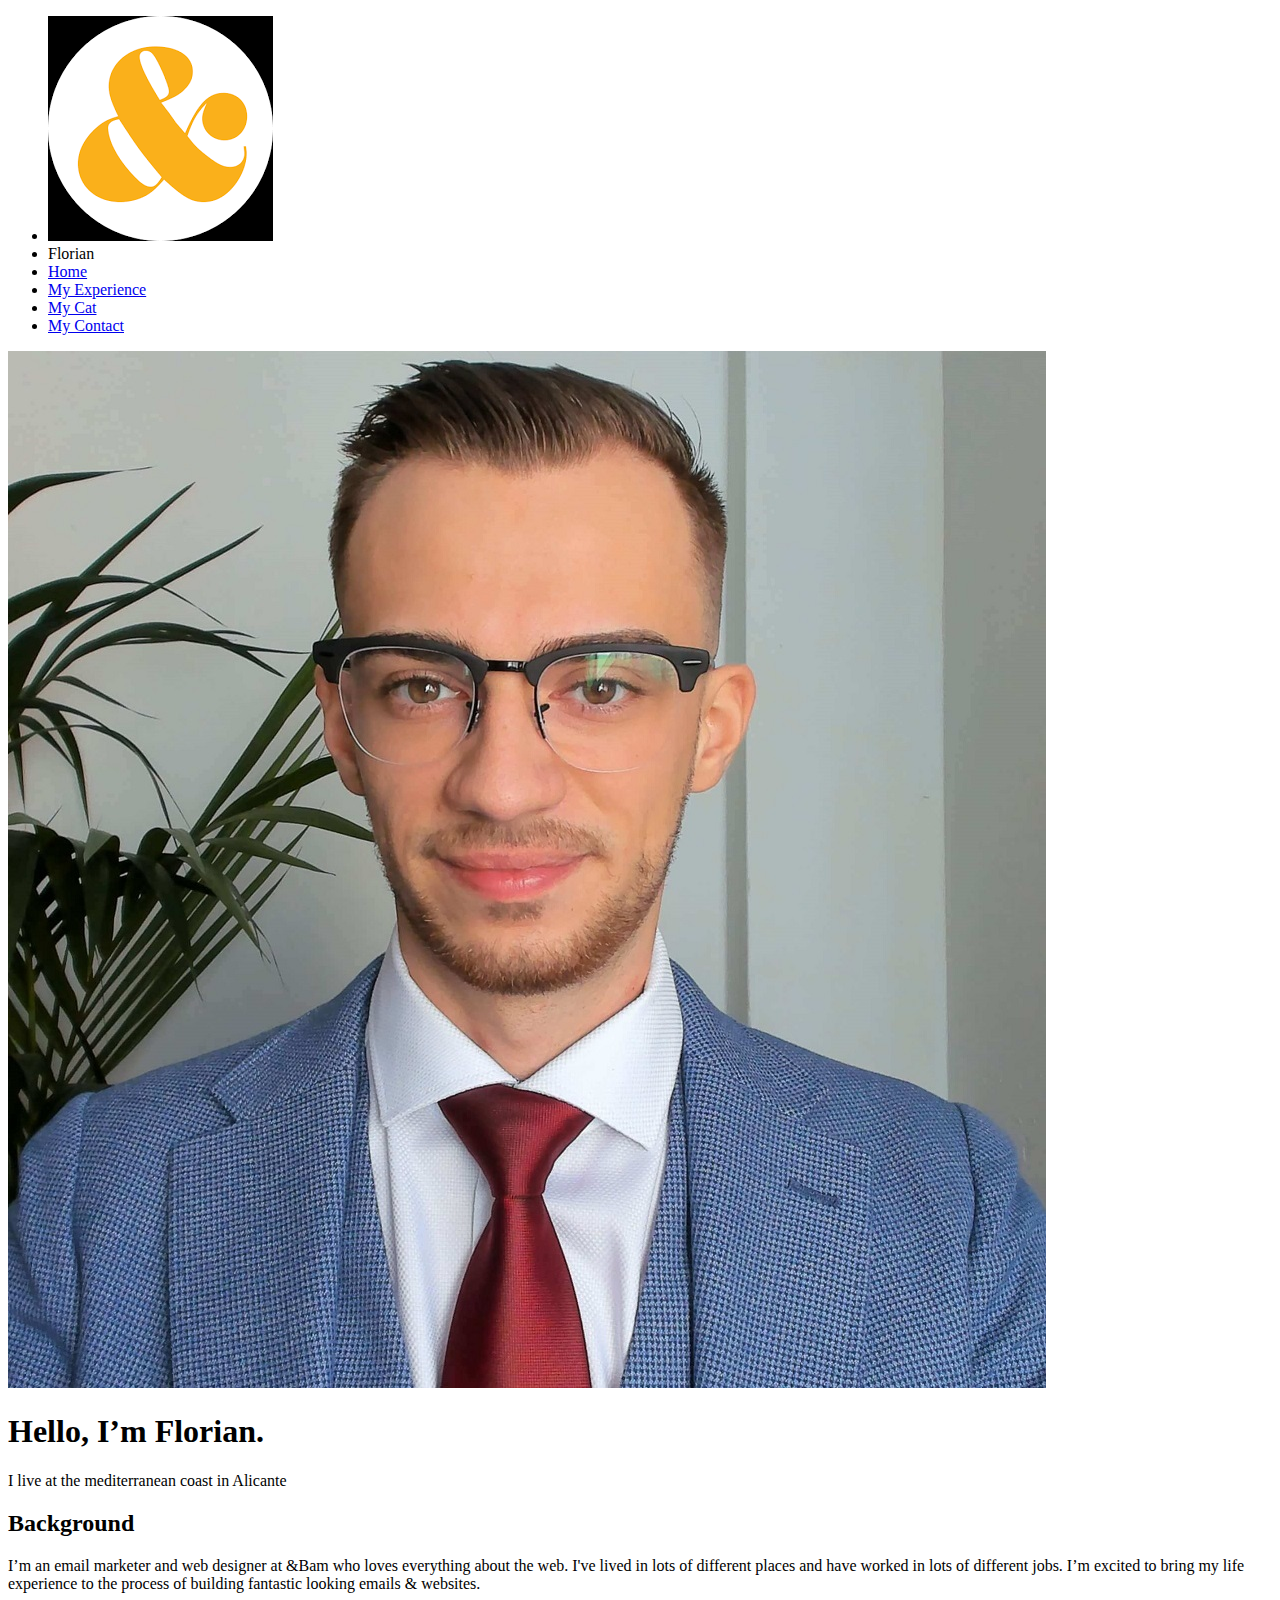
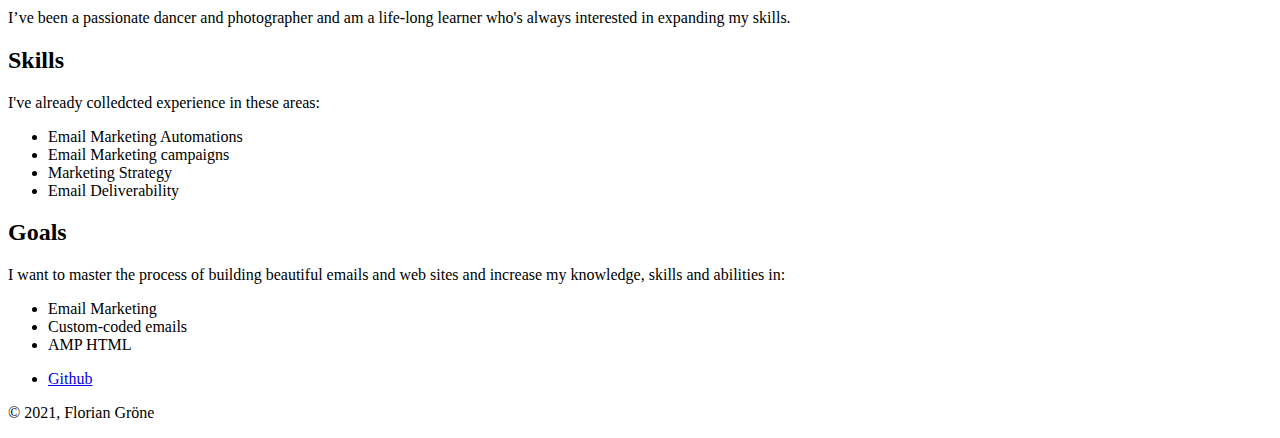
==== index.html @ 3283113b "Changed index.html location" ====
<!doctype html>
<html lang="en">
  <head>
    <meta charset="utf-8">
    <title>Florian's Profile</title>
    <meta name="viewport" content="width=device-width, initial-scale=1.0">
    <link rel="stylesheet" href="styles.css">
    <link href="https://fonts.googleapis.com/css?family=Muli%7CRoboto:400,300,500,700,900" rel="stylesheet">
  </head>
  <body>  
    <header>
      <nav class="main-nav">
        <ul class="nav">
          <li><a href="https://andbam.co/" target="_blank"><img id="logo" src="images/logo.png" alt="&Bam logo"></a></li>
          <li class="name">Florian</li>
          <li class="right-nav"><a href="index.html">Home</a></li>
          <li class="right-nav"><a href="experience.html">My Experience</a></li>
          <li><a href="my-cat.html" class="right-nav">My Cat</a></li>
          <li><a href="contact.html" class="right-nav">My Contact</a></li>
        </ul>
      </nav>
      <img src="images/me.jpg" alt="Picture of Florian" class="profile-image">
      <h1 class="tag name">Hello, I’m Florian.</h1>
      <p class="tag location">I live at the mediterranean coast in Alicante</p>
    </header>

    <main>
      <section class="flex">
        <article class="card">
          <h2>Background</h2>
          <p>I’m an email marketer and web designer at &Bam who loves everything about the web. I've lived in lots of different places and have worked in lots of different jobs. I’m excited to bring my life experience to the process of building fantastic looking emails & websites.</p>
          <p>I’ve been a passionate dancer and photographer and am a life-long learner who's always interested in expanding my skills.</p>
        </article> 
        <article class="card">
          <h2>Skills</h2>
          <p>I've already colledcted experience in these areas:</p>
          <ul class="skills">
            <li>Email Marketing Automations</li>
            <li>Email Marketing campaigns</li>
            <li>Marketing Strategy</li>
            <li>Email Deliverability</li>
          </ul>
        </article>
        <article class="card">
          <h2>Goals</h2>
          <p>I want to master the process of building beautiful emails and web sites and increase my knowledge, skills and abilities in:</p>
          <ul class="skills">
            <li>Email Marketing</li>
            <li>Custom-coded emails</li>
            <li>AMP HTML</li>
          </ul>
        </article> 
      </section>
    </main>

    <footer>
      <ul>
        <li><a href="https://github.com/florian-bam" target="_blank" class="social github">Github</a></li>
      </ul>
      <p class="copyright">&copy; 2021, Florian Gröne</p>
    </footer>
  </body>
</html>
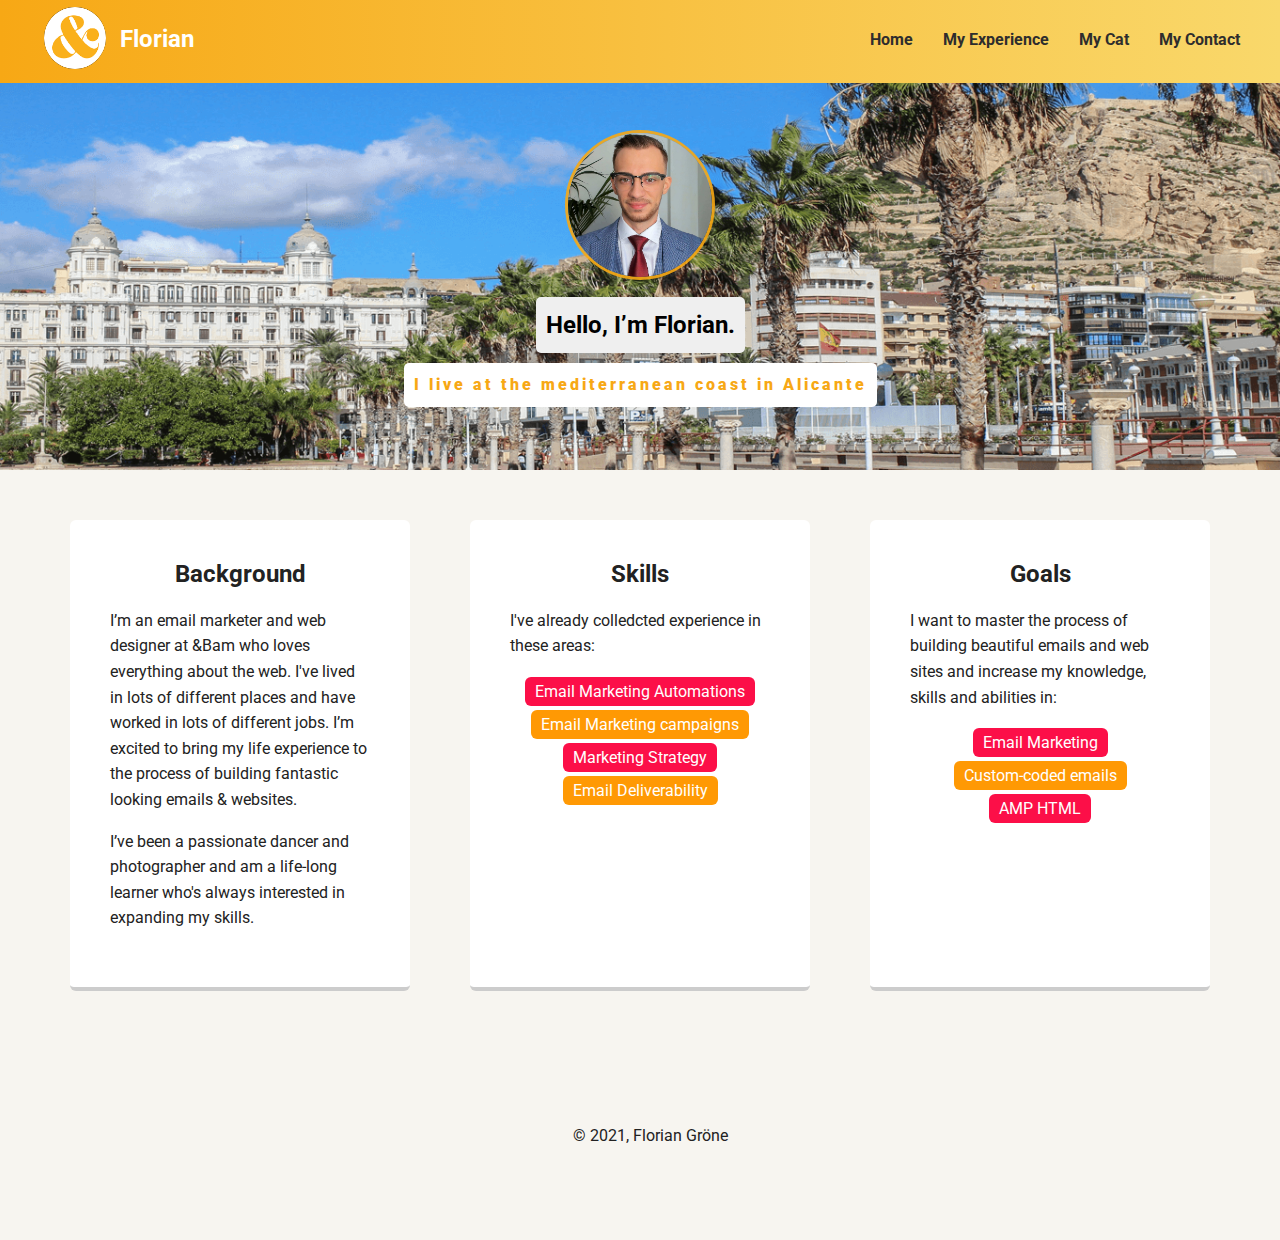
==== commit d9341438: "fixed basic css" ====
--- a/index.html
+++ b/index.html
@@ -4,7 +4,7 @@
     <meta charset="utf-8">
     <title>Florian's Profile</title>
     <meta name="viewport" content="width=device-width, initial-scale=1.0">
-    <link rel="stylesheet" href="styles.css">
+    <link rel="stylesheet" href="css/styles.css">
     <link href="https://fonts.googleapis.com/css?family=Muli%7CRoboto:400,300,500,700,900" rel="stylesheet">
   </head>
   <body>  
--- a/css/styles.css
+++ b/css/styles.css
@@ -0,0 +1,294 @@
+/* Global Layout Set-up */
+* { 
+  box-sizing: border-box;
+}
+  
+body {
+  margin: 0;
+  padding: 0;
+  text-align: center;
+  font-family: 'Roboto', sans-serif;
+  color: #222;
+  background: #f7f5f0;
+}
+/* Link Styles */
+
+a {
+  text-decoration: none;
+  color: rgb(46, 45, 45);
+}
+a:hover {
+  color: #6633ff;
+}
+
+/* Section Styles */
+
+.main-nav {
+  width: 100%;
+  background: linear-gradient(to right, rgba(247, 168, 21) 0%, rgba(249, 216, 107, 1) 100%);
+  min-height: 70px;
+  position: fixed;
+  text-align: center;
+}
+.nav {
+  display: flex;
+  justify-content: space-around;
+  font-weight: 700;
+  list-style-type: none;
+  padding: 0;
+}
+
+.nav .name {
+    display: block;
+    margin-right: auto;
+    color: white;
+}
+
+.name {
+  margin-left: 60px;
+  font-size: 1.5em;
+}
+.nav li {
+  padding: 5px 10px 10px 10px;
+}
+.nav a {
+  transition: all .5s;
+}
+.nav a:hover {
+  color: white
+}
+header {
+  text-align: center;
+  background: url('../images/Alicantenyawebb\ \(1\).png') no-repeat top center ;
+  background-size: cover;
+  overflow: hidden;
+}
+header {
+  line-height: 1.5;
+}
+header .profile-image {
+  margin-top: 130px;
+  width: 150px;
+  height: auto;
+  border-radius: 50%;
+  border: 3px rgba(247, 168, 21, .9) solid;
+  transition: all .5s;
+}
+header .profile-image:hover {
+  transform: scale(1.2) rotate(360deg);
+}
+.tag {
+  background-color: #efefef;
+  color: black;
+  padding: 10px;
+  border-radius: 5px;
+  display: table;
+  margin: 10px auto;
+} 
+.location {
+  background-color: #fff;
+  color: rgb(247, 168, 21);
+  font-weight: 900;
+  letter-spacing: 3px;
+}
+.card {
+  margin: 30px;
+  padding: 20px 40px 40px;
+  width: -webkit-fill-available;
+  max-width: 600px;
+  text-align: left;
+  background: #fff;
+  border-bottom: 4px solid #ccc;
+  border-radius: 6px;
+  transition: all .5s;
+}
+.card:hover {
+  border-color: rgb(252,15,72);
+}
+
+ul.skills {
+  padding: 0;
+  text-align: center;
+}
+
+.skills li {
+  border-radius: 6px;
+  display: inline-block;
+  background: #ff9904;
+  color: white;
+  padding: 5px 10px;
+  margin: 2px;
+}
+
+.skills li:nth-child(odd) {
+  background: rgb(252,15,72);
+}
+
+footer {
+  width: 100%;
+  min-height: 30px;
+  padding: 20px 0 40px 20px;
+}
+
+footer .copyright {
+  top: -8px;
+  font-size: .75em;
+}
+
+footer ul {
+  list-style-type: none;
+  margin: 0;
+  padding: 0;
+}
+
+footer ul li {
+  display: inline-block;
+}
+
+a.social {
+  display: inline-block;
+  text-indent: -9999px;
+  margin-left: 5px;
+  width: 30px;
+  height: 30px;
+  background-size: 30px 30px;
+  opacity: .4;
+  transition: all .5s;
+}
+a.twitter {
+  background-image: url(images/twitter.svg);
+}
+a.linkedin {
+  background-image: url(images/linkedin.svg);
+}
+a.github {
+  background-image: url(images/github.svg);
+}
+a.social:hover {
+  opacity: 1;
+}
+.clearfix {
+  clear: both;
+}
+/* Florian start */
+#logo {
+  width: 70px;
+  height: auto;
+  border-radius: 50%;
+  position:fixed;
+  display: block;
+  margin-top: -18px;
+  padding: 4px;
+  text-align: center;
+  transition: all 0.5s;
+}
+#logo:hover {
+  transform: scale(1.2);
+}
+.my-experience {
+  text-align: left;
+  padding-left: 15px;
+}
+
+.right-nav {
+  display: inline-block;
+  margin-top: 7px;
+  margin-left: 10px;
+}
+
+.experience-title {
+  display: inline-block;
+  text-align: center;
+  top: auto;
+  padding-top: 100px;
+}
+
+#main-experience {
+  margin-top: -20px;
+}
+
+#header-experience {
+  background: none;
+  min-height: 0px;
+}
+h5 {
+  text-align:center;
+  font-style: italic;
+  font-weight: normal;
+}
+
+h2 {
+  text-align: center;
+}
+h3 {
+  text-align: center;
+}
+/* different .card, because 3 per row, not 2 */
+.card-experience {
+  margin: 30px;
+  padding: 20px 40px 40px;
+  width: -webkit-fill-available;
+  text-align: left;
+  background: #fff;
+  border-bottom: 4px solid #ccc;
+  border-radius: 6px;
+  transition: all .5s;
+}
+.card-experience:hover {
+  border-color: rgb(252,15,72);
+}
+address em {
+  font-weight: bold;
+  font-style: normal;
+}
+.address {
+  font-style: normal;
+}
+.kisa {
+  border-radius: 50%;
+  max-height: 300px;
+  max-width: 300px;
+  border: 12px rgba(247, 168, 21, .5) solid;
+}
+.article-kisa {
+  margin-top: -20px;
+}
+/* Florian end */
+
+/* Styles for larger screens */
+@media screen and (min-width: 720px) {
+  
+  .flex {
+      display: -ms-flexbox;      /* TWEENER - IE 10 */
+      display: flex; 
+      max-width: 1200px;
+      -ms-flex-pack: distribute;
+      justify-content: space-around;
+      margin: 0 auto;
+  }
+
+  header {
+    min-height: 470px;
+  }
+
+  .nav {
+    padding: 0 30px;
+  }
+
+
+  main {
+    padding-top: 20px;
+  }
+
+  main p {
+    line-height: 1.6em;
+  }
+
+  footer {
+    font-size: 1.3em;
+    max-width: 1200px;
+    margin: 40px auto;
+  }
+
+}
+
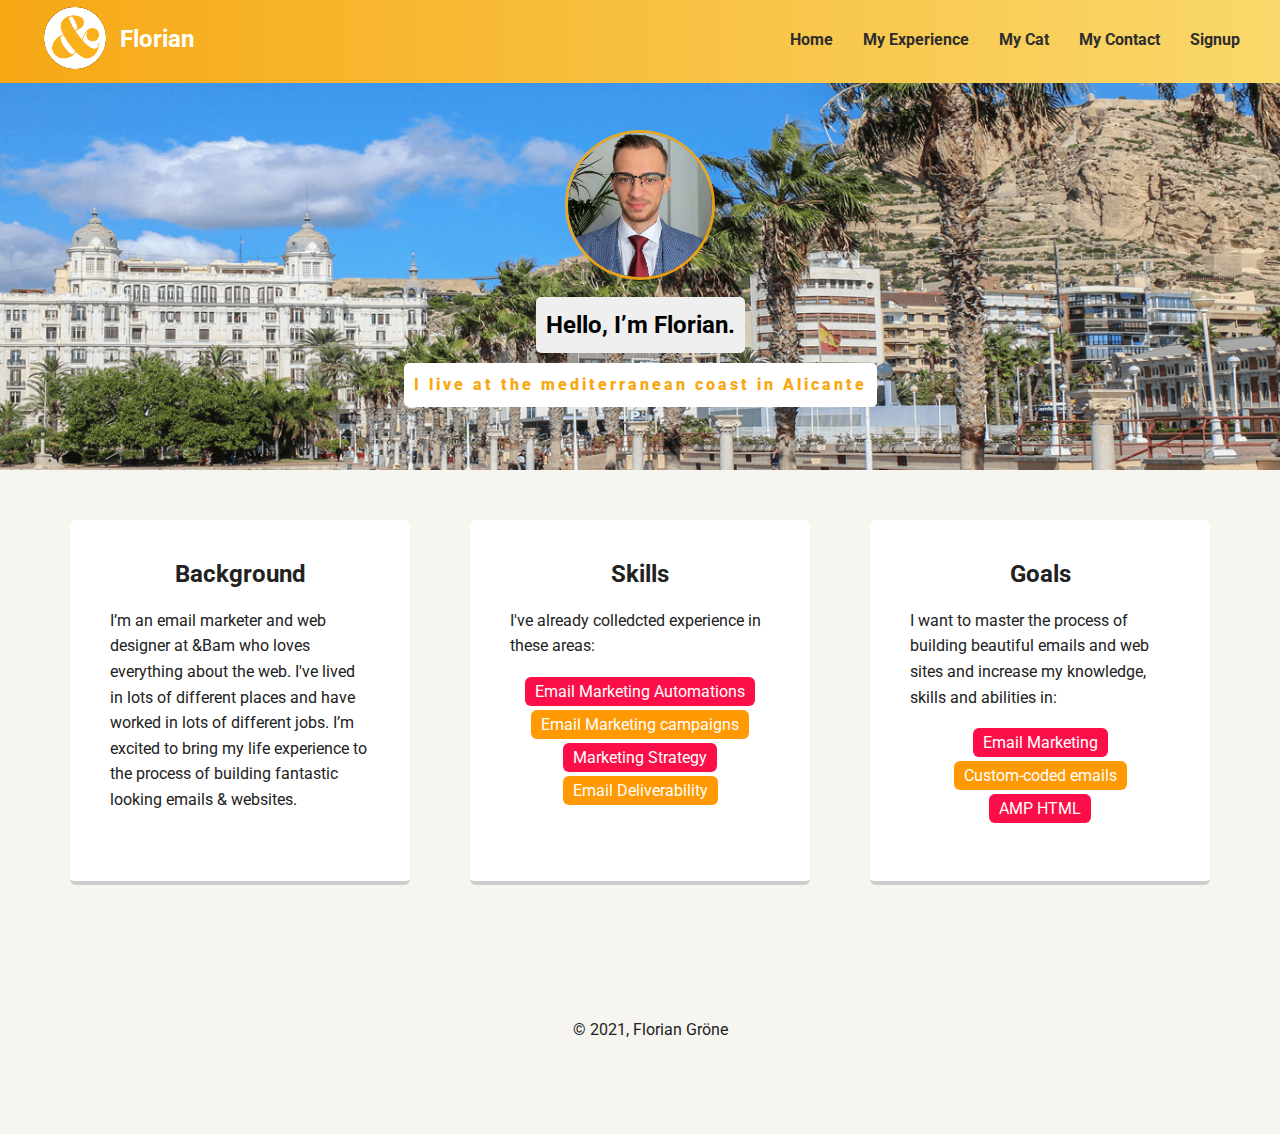
==== commit f72d6e47: "fixed links and included form, starting to allign header for mobile" ====
--- a/index.html
+++ b/index.html
@@ -13,10 +13,11 @@
         <ul class="nav">
           <li><a href="https://andbam.co/" target="_blank"><img id="logo" src="images/logo.png" alt="&Bam logo"></a></li>
           <li class="name">Florian</li>
-          <li class="right-nav"><a href="index.html">Home</a></li>
-          <li class="right-nav"><a href="experience.html">My Experience</a></li>
-          <li><a href="my-cat.html" class="right-nav">My Cat</a></li>
-          <li><a href="contact.html" class="right-nav">My Contact</a></li>
+          <li class="right-nav"><a href="#">Home</a></li>
+          <li class="right-nav"><a href="html/experience.html">My Experience</a></li>
+          <li><a href="html/my-cat.html" class="right-nav">My Cat</a></li>
+          <li><a href="html/contact.html" class="right-nav">My Contact</a></li>
+          <li><a href="html/form.html" class="right-nav">Signup</a></li>
         </ul>
       </nav>
       <img src="images/me.jpg" alt="Picture of Florian" class="profile-image">
@@ -29,7 +30,6 @@
         <article class="card">
           <h2>Background</h2>
           <p>I’m an email marketer and web designer at &Bam who loves everything about the web. I've lived in lots of different places and have worked in lots of different jobs. I’m excited to bring my life experience to the process of building fantastic looking emails & websites.</p>
-          <p>I’ve been a passionate dancer and photographer and am a life-long learner who's always interested in expanding my skills.</p>
         </article> 
         <article class="card">
           <h2>Skills</h2>
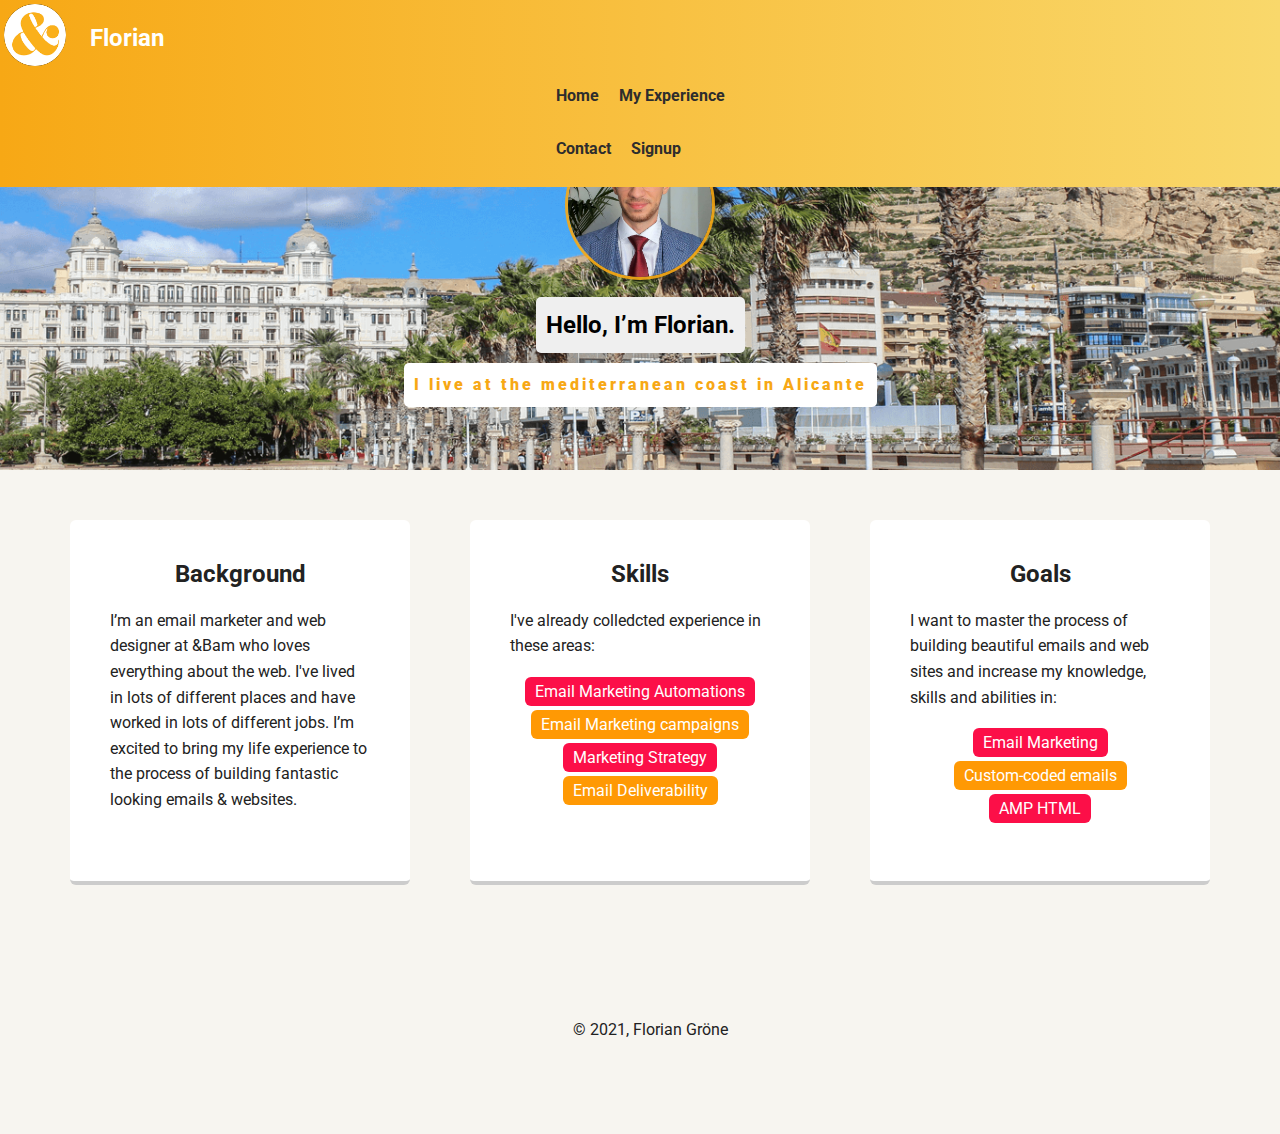
==== commit b067e9a0: "tried to figure out mobile header. probably failed" ====
--- a/index.html
+++ b/index.html
@@ -10,14 +10,17 @@
   <body>  
     <header>
       <nav class="main-nav">
+        <li><a href="https://andbam.co/" target="_blank"><img id="logo" src="images/logo.png" alt="&Bam logo"></a></li>
+        <li class="name">Florian</li>
         <ul class="nav">
-          <li><a href="https://andbam.co/" target="_blank"><img id="logo" src="images/logo.png" alt="&Bam logo"></a></li>
-          <li class="name">Florian</li>
-          <li class="right-nav"><a href="#">Home</a></li>
-          <li class="right-nav"><a href="html/experience.html">My Experience</a></li>
-          <li><a href="html/my-cat.html" class="right-nav">My Cat</a></li>
-          <li><a href="html/contact.html" class="right-nav">My Contact</a></li>
-          <li><a href="html/form.html" class="right-nav">Signup</a></li>
+          <div class="m-nav-left">
+            <li class="right-nav"><a href="#">Home</a></li>
+            <li class="right-nav"><a href="html/experience.html">My Experience</a></li>
+          </div>
+          <div class="m-nav-right">
+            <li><a href="html/contact.html" class="right-nav">Contact</a></li>
+            <li><a href="html/form.html" class="right-nav">Signup</a></li>
+          </div>
         </ul>
       </nav>
       <img src="images/me.jpg" alt="Picture of Florian" class="profile-image">
--- a/css/styles.css
+++ b/css/styles.css
@@ -255,6 +255,57 @@
 }
 /* Florian end */
 
+/* Fixing header for mobile */
+/* ================ */
+nav>.name {
+  color: #fff;
+  list-style: none;
+  margin-left: 0;
+  margin-top: 20px;
+  font-weight: 700;
+}
+#logo {
+  margin-top: 0;
+}
+li {
+  list-style: none;
+}
+.right-nav {
+  margin-left: 0;
+}
+.nav {
+  display: flex;
+  flex-direction: row;
+  align-items: center;
+}
+.m-nav-left {
+  display: flex;
+  flex-direction: column;
+  flex: 1 50%;
+  align-items: center;
+  margin-top: 7px;
+}
+.m-nav-right {
+  display: flex;
+  flex-direction: column;
+  flex: 1 50%;
+  align-items: center;
+  margin-top: 7px;
+}
+.nav li {
+  display: flex;
+  align-items: center;
+  margin: 0;
+  padding: 3px 0;
+}
+li>a {
+  align-self: center;
+}
+header .profile-image {
+  margin-top: 203px;
+}
+/* ================ */
+
 /* Styles for larger screens */
 @media screen and (min-width: 720px) {
   
@@ -289,6 +340,87 @@
     max-width: 1200px;
     margin: 40px auto;
   }
-
-}
-
+  
+  /* Start header stuff */
+  /* ================= */
+  .nav li {
+    display: flex;
+    align-items: center;
+    margin: 0;
+    padding: 3px 0;
+  }
+  li>a {
+    align-self: center;
+  }
+  header .profile-image {
+    margin-top: 203px;
+  }
+  header .profile-image {
+    margin-top: 130px;
+  }
+  .main-nav {
+  width: 100%;
+  background: linear-gradient(to right, rgba(247, 168, 21) 0%, rgba(249, 216, 107, 1) 100%);
+  min-height: 70px;
+  position: fixed;
+  text-align: center;
+  }
+  .nav {
+    display: flex;
+    justify-content: space-around;
+    font-weight: 700;
+    list-style-type: none;
+    padding: 0;
+  }
+  .nav .name {
+      display: block;
+      margin-right: auto;
+      color: white;
+  }
+  .name {
+    font-size: 1.5em;
+  }
+  .nav li {
+    padding: 5px 10px 10px 10px;
+  } 
+  .right-nav {
+    display: inline-block;
+    margin-top: 7px;
+    margin-left: 10px;
+  }
+  .right-nav {
+    margin-left: 0;
+  }
+  nav>.name {
+    display: flex;
+    margin: 20px auto 0 90px;
+  }
+  /* .nav {
+    display: flex;
+    flex-direction: row;
+    align-items: center;
+  } */
+  .nav,
+  .m-nav-left,
+  .m-nav-right {
+    display: inline-block;
+  }
+  nav>ul {
+    display: flex;
+    margin-left: auto;
+  }
+  .m-nav-left {
+    display: flex;
+    flex-direction: row;
+    align-items: center;
+    margin-top: 7px;
+  }
+  .m-nav-right {
+    display: flex;
+    flex-direction: row;
+    flex: 1;
+    align-items: center;
+    margin-top: 7px;
+  }
+}
+
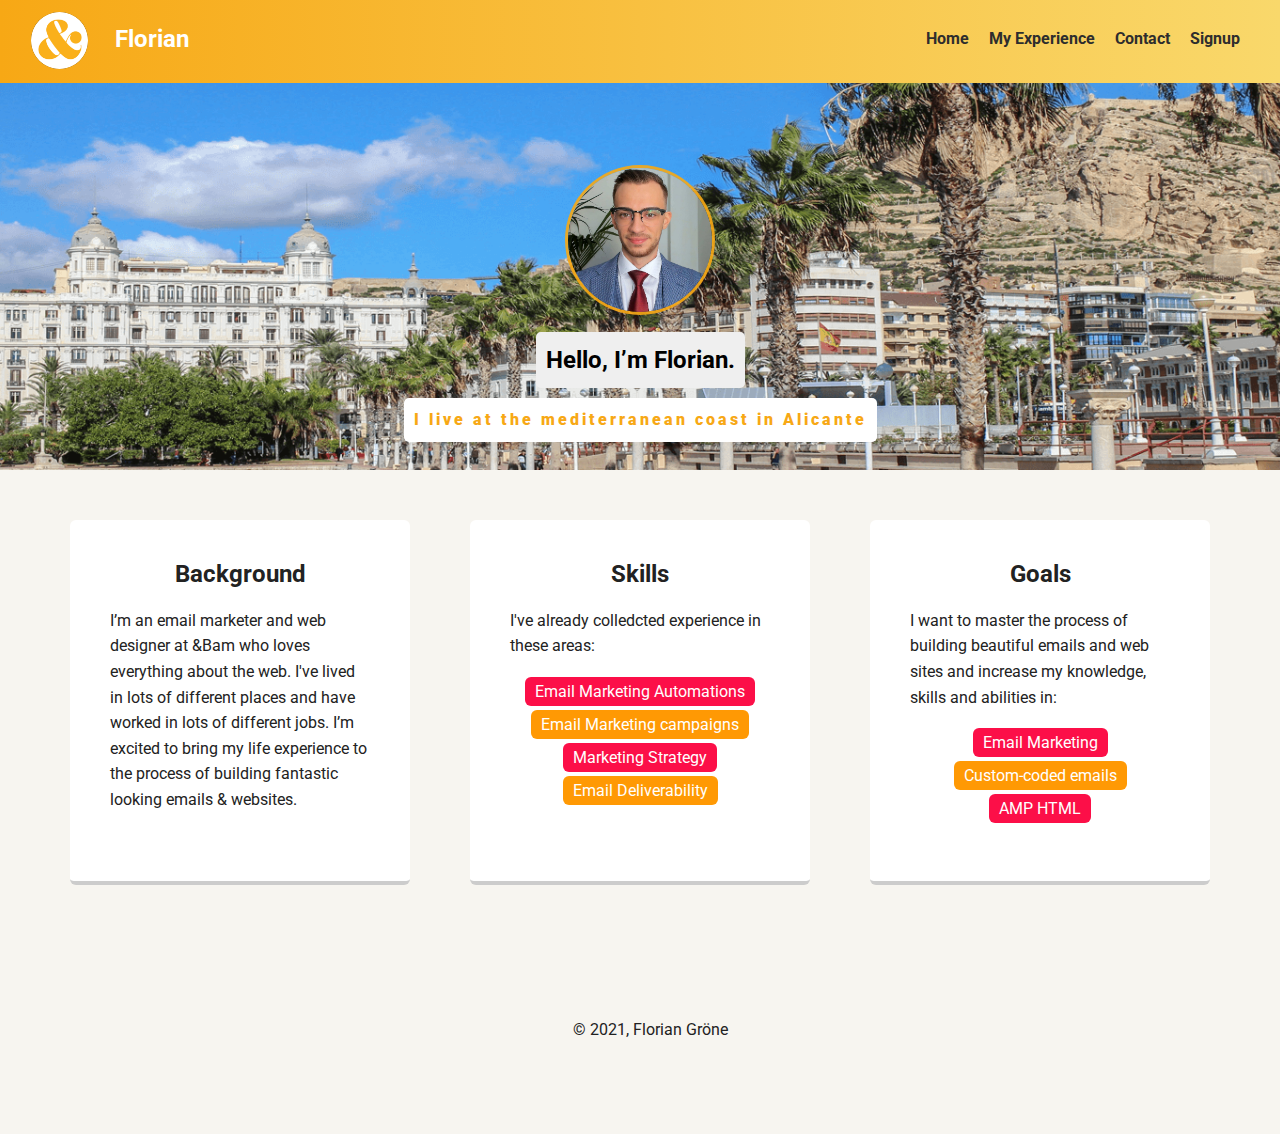
==== commit eafe64bf: "set up mobile and desktop header for index.html" ====
--- a/index.html
+++ b/index.html
@@ -10,16 +10,20 @@
   <body>  
     <header>
       <nav class="main-nav">
-        <li><a href="https://andbam.co/" target="_blank"><img id="logo" src="images/logo.png" alt="&Bam logo"></a></li>
-        <li class="name">Florian</li>
         <ul class="nav">
-          <div class="m-nav-left">
-            <li class="right-nav"><a href="#">Home</a></li>
-            <li class="right-nav"><a href="html/experience.html">My Experience</a></li>
+          <div class="m-nav-name">
+            <li><a href="https://andbam.co/" target="_blank"><img id="logo" src="images/logo.png" alt="&Bam logo"></a></li>
+            <li class="name">Florian</li>  
           </div>
-          <div class="m-nav-right">
-            <li><a href="html/contact.html" class="right-nav">Contact</a></li>
-            <li><a href="html/form.html" class="right-nav">Signup</a></li>
+          <div class="m-nav-nav">
+            <div class="m-nav-left">
+              <li class="right-nav"><a href="#">Home</a></li>
+              <li class="right-nav"><a href="html/experience.html">My Experience</a></li>
+            </div>
+            <div class="m-nav-right">
+              <li><a href="html/contact.html" class="right-nav">Contact</a></li>
+              <li><a href="html/form.html" class="right-nav">Signup</a></li>
+            </div>
           </div>
         </ul>
       </nav>
--- a/css/styles.css
+++ b/css/styles.css
@@ -31,8 +31,6 @@
   text-align: center;
 }
 .nav {
-  display: flex;
-  justify-content: space-around;
   font-weight: 700;
   list-style-type: none;
   padding: 0;
@@ -40,12 +38,10 @@
 
 .nav .name {
     display: block;
-    margin-right: auto;
     color: white;
 }
 
 .name {
-  margin-left: 60px;
   font-size: 1.5em;
 }
 .nav li {
@@ -67,7 +63,7 @@
   line-height: 1.5;
 }
 header .profile-image {
-  margin-top: 130px;
+  margin-top: 165px;
   width: 150px;
   height: auto;
   border-radius: 50%;
@@ -172,7 +168,7 @@
 }
 /* Florian start */
 #logo {
-  width: 70px;
+  width: 65px;
   height: auto;
   border-radius: 50%;
   position:fixed;
@@ -188,12 +184,6 @@
 .my-experience {
   text-align: left;
   padding-left: 15px;
-}
-
-.right-nav {
-  display: inline-block;
-  margin-top: 7px;
-  margin-left: 10px;
 }
 
 .experience-title {
@@ -257,52 +247,45 @@
 
 /* Fixing header for mobile */
 /* ================ */
-nav>.name {
-  color: #fff;
-  list-style: none;
-  margin-left: 0;
-  margin-top: 20px;
-  font-weight: 700;
-}
-#logo {
-  margin-top: 0;
-}
-li {
-  list-style: none;
-}
-.right-nav {
-  margin-left: 0;
-}
+
+/* Containers */
 .nav {
   display: flex;
   flex-direction: row;
+  flex-wrap: wrap;
   align-items: center;
+}
+.m-nav-name {
+  display: flex;
+  flex-direction: column;
+  flex: 1 100%;
+}
+.m-nav-nav {
+  display: flex;
+  flex: 1 100%;
 }
 .m-nav-left {
   display: flex;
   flex-direction: column;
   flex: 1 50%;
-  align-items: center;
-  margin-top: 7px;
 }
 .m-nav-right {
   display: flex;
   flex-direction: column;
   flex: 1 50%;
-  align-items: center;
-  margin-top: 7px;
-}
-.nav li {
-  display: flex;
-  align-items: center;
-  margin: 0;
-  padding: 3px 0;
-}
-li>a {
+}
+
+/* Elements */
+.name {
   align-self: center;
-}
-header .profile-image {
-  margin-top: 203px;
+  flex: 1;
+  padding: 0;
+  margin-top: -20px;
+}
+
+header>.name {
+  margin-top: 10px;
+  padding: 10px;
 }
 /* ================ */
 
@@ -343,84 +326,34 @@
   
   /* Start header stuff */
   /* ================= */
-  .nav li {
-    display: flex;
-    align-items: center;
-    margin: 0;
-    padding: 3px 0;
-  }
-  li>a {
-    align-self: center;
-  }
-  header .profile-image {
-    margin-top: 203px;
-  }
-  header .profile-image {
-    margin-top: 130px;
-  }
-  .main-nav {
-  width: 100%;
-  background: linear-gradient(to right, rgba(247, 168, 21) 0%, rgba(249, 216, 107, 1) 100%);
-  min-height: 70px;
-  position: fixed;
-  text-align: center;
-  }
+
+  /* Containers */
   .nav {
-    display: flex;
-    justify-content: space-around;
-    font-weight: 700;
-    list-style-type: none;
-    padding: 0;
-  }
-  .nav .name {
-      display: block;
-      margin-right: auto;
-      color: white;
-  }
-  .name {
-    font-size: 1.5em;
-  }
-  .nav li {
-    padding: 5px 10px 10px 10px;
-  } 
-  .right-nav {
-    display: inline-block;
-    margin-top: 7px;
-    margin-left: 10px;
-  }
-  .right-nav {
-    margin-left: 0;
-  }
-  nav>.name {
-    display: flex;
-    margin: 20px auto 0 90px;
-  }
-  /* .nav {
-    display: flex;
     flex-direction: row;
-    align-items: center;
-  } */
-  .nav,
+    flex-wrap: nowrap;
+  }
+  .m-nav-name,
+  .m-nav-nav,
   .m-nav-left,
   .m-nav-right {
-    display: inline-block;
-  }
-  nav>ul {
-    display: flex;
-    margin-left: auto;
-  }
-  .m-nav-left {
-    display: flex;
+    flex: none;
     flex-direction: row;
-    align-items: center;
-    margin-top: 7px;
-  }
-  .m-nav-right {
-    display: flex;
-    flex-direction: row;
-    flex: 1;
-    align-items: center;
-    margin-top: 7px;
-  }
-}
-
+  }
+  .m-nav-name {
+    margin-right: auto;
+  }
+
+  /* Header Elements */
+  #logo {
+    margin: -13px;
+  }
+  .m-nav-name>.name {
+    margin: 0 auto 0 55px;
+  }
+  header .profile-image {
+
+  }
+
+  /* ================= */
+}
+
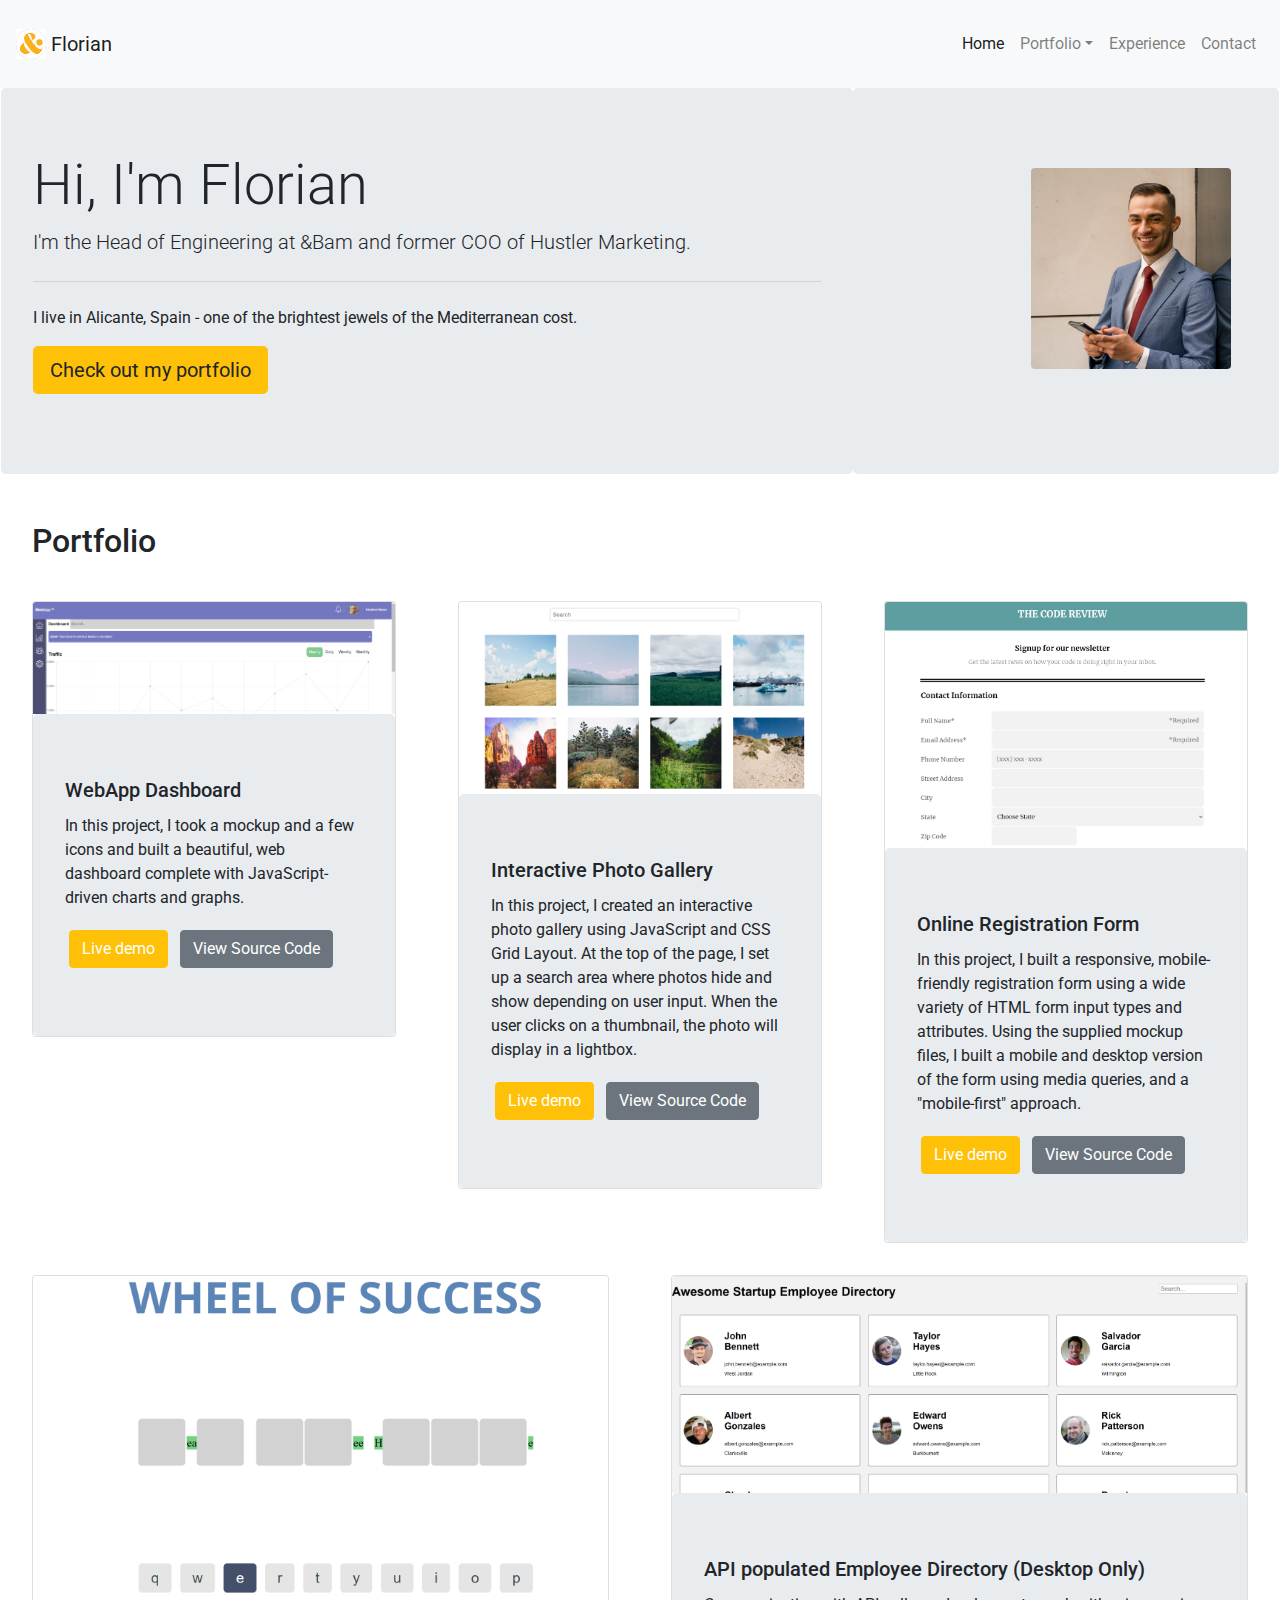
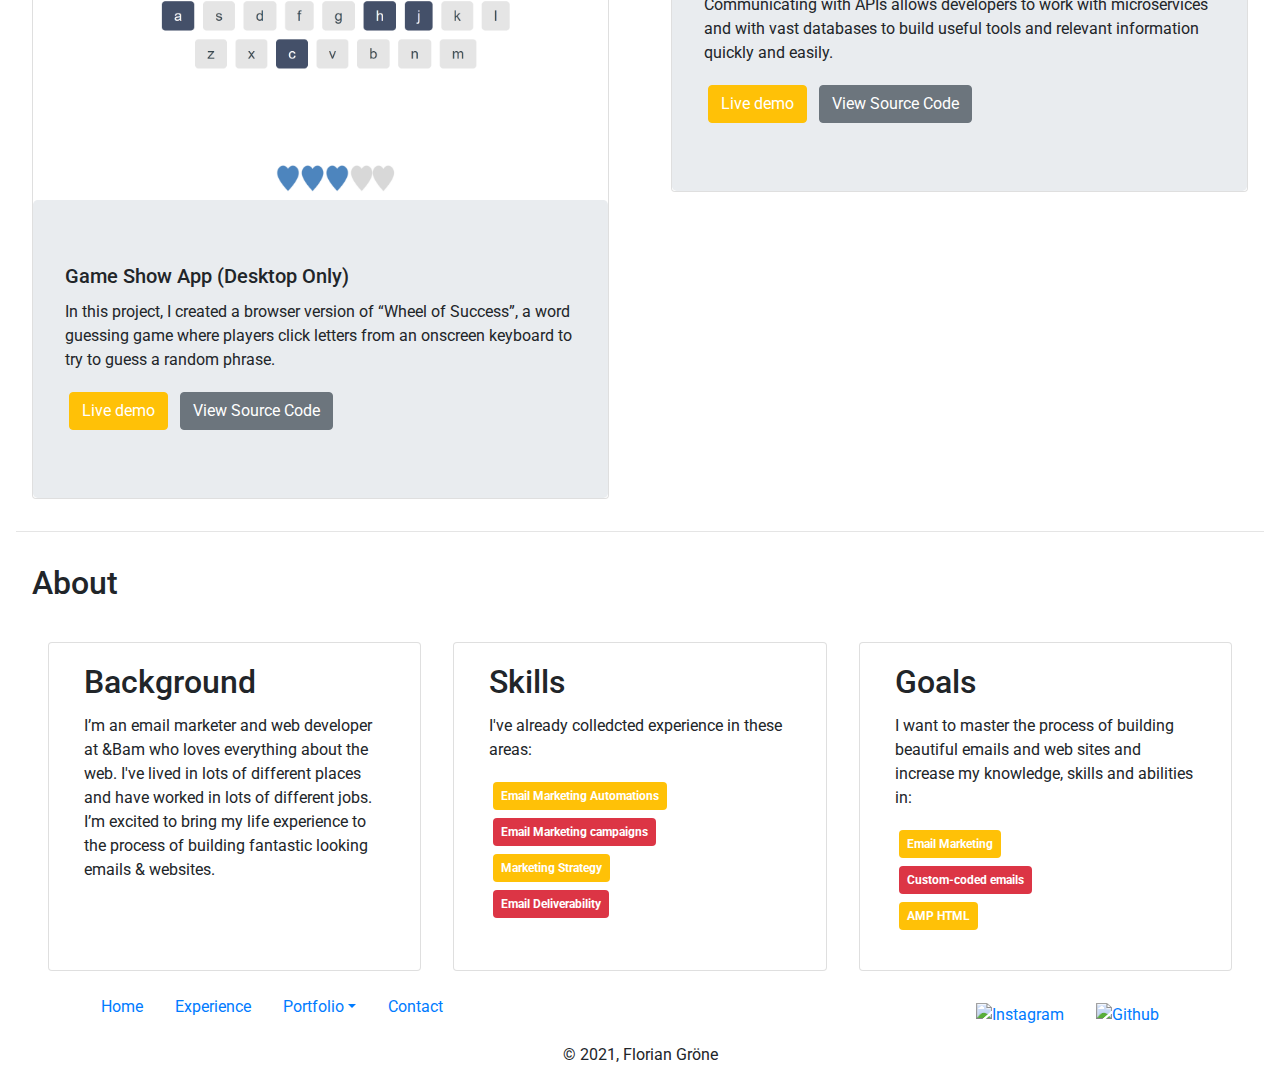
==== commit ec759aae: "updated website" ====
--- a/index.html
+++ b/index.html
@@ -1,70 +1,239 @@
-<!doctype html>
-<html lang="en">
-  <head>
-    <meta charset="utf-8">
-    <title>Florian's Profile</title>
-    <meta name="viewport" content="width=device-width, initial-scale=1.0">
-    <link rel="stylesheet" href="css/styles.css">
-    <link href="https://fonts.googleapis.com/css?family=Muli%7CRoboto:400,300,500,700,900" rel="stylesheet">
-  </head>
-  <body>  
-    <header>
-      <nav class="main-nav">
-        <ul class="nav">
-          <div class="m-nav-name">
-            <li><a href="https://andbam.co/" target="_blank"><img id="logo" src="images/logo.png" alt="&Bam logo"></a></li>
-            <li class="name">Florian</li>  
-          </div>
-          <div class="m-nav-nav">
-            <div class="m-nav-left">
-              <li class="right-nav"><a href="#">Home</a></li>
-              <li class="right-nav"><a href="html/experience.html">My Experience</a></li>
+<!DOCTYPE html>
+<html>
+    <head>
+        <title>Florian Gröne</title>
+        <meta http-equiv="Content-Type" content="text/html;charset=UTF-8">
+        <meta name="viewport" content="width=device-width, initial-scale=1.0">
+        <link rel="stylesheet" href="https://maxcdn.bootstrapcdn.com/bootstrap/4.0.0/css/bootstrap.min.css" integrity="sha384-Gn5384xqQ1aoWXA+058RXPxPg6fy4IWvTNh0E263XmFcJlSAwiGgFAW/dAiS6JXm" crossorigin="anonymous">
+        <link rel="stylesheet" href="css/style.css">
+        <link href="https://fonts.googleapis.com/css?family=Muli%7CRoboto:400,300,500,700,900" rel="stylesheet">
+    </head>
+    <body>
+        <header bg-warning>
+            <nav class="navbar navbar-expand-lg navbar-light bg-light py-4 bg-warning">
+            <!-- Nav Bar -->
+                <!-- Logo -->
+                <a class="navbar-brand" href="#">
+                    <img src="images/logo.png" width="30" height="30" class="d-inline-block align-top" alt="" style="background-color: #f8f9fa;">
+                    Florian
+                </a>
+
+                <!-- Toggle Button -->
+                <button class="navbar-toggler" type="button" data-toggle="collapse" data-target="#navbarMain" aria-controls="navbarMain" aria-expanded="false" aria-label="Toggle navigation">
+                    <span class="navbar-toggler-icon"></span>
+                </button>
+
+                <!-- Nav items -->
+                <div class="collapse navbar-collapse" id="navbarMain">
+                    <ul class="navbar-nav ml-lg-auto mt-2 mt-lg-0">
+                        <li class="nav-item active">
+                            <a class="nav-link active" href="#top">Home</a>
+                        </li>
+                        <li class="nav-item dropdown">
+                            <a class="nav-link dropdown-toggle" data-toggle="dropdown" href="#" role="button" aria-haspopup="true" aria-expanded="false">Portfolio</a>
+                            <div class="dropdown-menu">
+                              <a class="dropdown-item" href="http://floriangroene.com/tech-degree-project-7/" target="_blank">WebApp Dashboard</a>
+                              <a class="dropdown-item" href="http://floriangroene.com/tech-degree-project-5/" target="_blank">Interactive Photo Gallery</a>
+                              <a class="dropdown-item" href="http://floriangroene.com/Tech-Degree-Project-3/" target="_blank">Online Registration Form</a>
+                              <a class="dropdown-item" href="http://floriangroene.com/tech-degree-project-6/" target="_blank">Game Show App</a>
+                              <a class="dropdown-item" href="http://floriangroene.com/tech-degree-project-8/" target="_blank">API populated Employee Directory</a>
+                            </div>
+                        </li>
+                        <li class="nav-item">
+                            <a class="nav-link" href="html/experience.html">Experience</a>
+                        </li>
+                        <!-- 
+                        <li class="nav-item">
+                            <a class="nav-link" href="#">Reviews</a>
+                            -> Add Video Revies from Bostjan, Fritz and Nichelle + their websites (maybe even Jan?)
+                        </li>
+                        -->
+                        <li class="nav-item">
+                            <a class="nav-link" href="html/contact.html">Contact</a>
+                        </li>
+                    </ul>
+                </div>
+            </nav>
+        </header>
+        <main  class="mx-3">
+            <section>
+            <!-- My picture, Alicante background -->
+            <div class="row">
+                <div class="col-lg-8 jumbotron">
+                    <img src="images/SGF_0028.jpg" alt="Image of Florian Gröne" class="rounded float-right img-fluid m-1 d-lg-none" style="max-width: 150px;">
+                    <h1 class="display-4">Hi, I'm Florian</h1>
+                    <p class="lead">I'm the Head of Engineering at &Bam and former COO of Hustler Marketing.</p>
+                    <hr class="my-4">
+                    <p>I live in Alicante, Spain - one of the brightest jewels of the Mediterranean cost.</p>
+                    <p class="lead">
+                    <a class="btn btn-warning btn-lg" href="#portfolio" role="button">Check out my portfolio</a>
+                    </p>
+                </div>
+                <div class="col jumbotron d-none d-lg-block">
+                    <img src="images/SGF_0028.jpg" alt="Image of Florian Gröne" class="rounded float-right img-fluid m-3" style="max-width: 200px;">
+                </div>
+            </div>    
+            </section>
+            <section>
+            <!-- 5 Portfolio Projects -->
+                <div class="row" id="portfolio">
+                    <div class="col m-3">
+                        <h2>Portfolio</h2>
+                    </div>
+                </div>
+                <div class="row">
+                    <div class="col-md justify-content-center m-3">
+                        <div class="card">
+                            <img class="card-img-top img-fluid" src="images/project-7.png" alt="WebApp Dashboard">
+                            <div class="card-body jumbotron mb-0">
+                              <h5 class="card-title display-6">WebApp Dashboard</h5>
+                              <p class="card-text">In this project, I took a mockup and a few icons and built a beautiful, web dashboard complete with JavaScript-driven charts and graphs.</p>
+                              <a href="http://floriangroene.com/tech-degree-project-7/" class="btn btn-warning text-white m-1" target="_blank">Live demo</a>
+                              <a href="https://github.com/florian-bam/tech-degree-project-7" class="btn btn-secondary m-1" target="_blank">View Source Code</a>
+                            </div>
+                        </div>
+                    </div>
+                    <div class="col-md justify-content-center m-3">
+                        <div class="card">
+                            <img class="card-img-top img-fluid" src="images/project-5.png" alt="Interactive Photo Gallery">
+                            <div class="card-body jumbotron mb-0">
+                              <h5 class="card-title display-6">Interactive Photo Gallery</h5>
+                              <p class="card-text">In this project, I created an interactive photo gallery using JavaScript and CSS Grid Layout. At the top of the page, I set up a search area where photos hide and show depending on user input. When the user clicks on a thumbnail, the photo will display in a lightbox.</p>
+                              <a href="http://floriangroene.com/tech-degree-project-5/" class="btn btn-warning text-white m-1" target="_blank">Live demo</a>
+                              <a href="https://github.com/florian-bam/tech-degree-project-5" class="btn btn-secondary m-1" target="_blank">View Source Code</a>
+                            </div>
+                        </div>
+                    </div>
+                    <div class="col-md justify-content-center m-3">
+                        <div class="card">
+                            <img class="card-img-top img-fluid" src="images/project-3.png" alt="Online Registration Form">
+                            <div class="card-body jumbotron mb-0">
+                              <h5 class="card-title display-6">Online Registration Form</h5>
+                              <p class="card-text">In this project, I built a responsive, mobile-friendly registration form using a wide variety of HTML form input types and attributes. Using the supplied mockup files, I built a mobile and desktop version of the form using media queries, and a "mobile-first" approach.</p>
+                              <a href="http://floriangroene.com/Tech-Degree-Project-3/" class="btn btn-warning text-white m-1" target="_blank">Live demo</a>
+                              <a href="https://github.com/florian-bam/Tech-Degree-Project-3" class="btn btn-secondary m-1" target="_blank">View Source Code</a>
+                            </div>
+                        </div>
+                    </div>
+                </div>
+                <div class="row">
+                    <div class="col-md justify-content-center m-3">
+                        <div class="card">
+                            <img class="card-img-top img-fluid" src="images/project-6.png" alt="Game Show App">
+                            <div class="card-body jumbotron mb-0">
+                              <h5 class="card-title display-6">Game Show App (Desktop Only)</h5>
+                              <p class="card-text">In this project, I created a browser version of “Wheel of Success”, a word guessing game where players click letters from an onscreen keyboard to try to guess a random phrase.</p>
+                              <a href="http://floriangroene.com/tech-degree-project-6/" class="btn btn-warning text-white m-1" target="_blank">Live demo</a>
+                              <a href="https://github.com/florian-bam/tech-degree-project-6" class="btn btn-secondary m-1" target="_blank">View Source Code</a>
+                            </div>
+                        </div>
+                    </div>
+                    <div class="col-md justify-content-center m-3">
+                        <div class="card">
+                            <img class="card-img-top img-fluid" src="images/project-8.png" alt="API populated Employee Directory" >
+                            <div class="card-body jumbotron mb-0">
+                              <h5 class="card-title display-6">API populated Employee Directory (Desktop Only)</h5>
+                              <p class="card-text">Communicating with APIs allows developers to work with microservices and with vast databases to build useful tools and relevant information quickly and easily.</p>
+                              <a href="http://floriangroene.com/tech-degree-project-8/" class="btn btn-warning text-white m-1" target="_blank">Live demo</a>
+                              <a href="https://github.com/florian-bam/tech-degree-project-8" class="btn btn-secondary m-1" target="_blank">View Source Code</a>
+                            </div>
+                        </div>
+                    </div>
+                </div>
+            </section>
+            <hr>
+            <section>
+            <!-- Background, Skills, Goals -->
+                <div class="row">
+                    <div class="col m-3">
+                        <h2>About</h2>
+                    </div>
+                </div>
+                <div class="row mx-3">
+                    <div class="col-lg justify-content-center card m-3">
+                        <article class="card-body">
+                            <h2 class="card-title">Background</h2>
+                            <p class="card-text">I’m an email marketer and web developer at &Bam who loves everything about the web. I've lived in lots of different places and have worked in lots of different jobs. I’m excited to bring my life experience to the process of building fantastic looking emails & websites.</p>
+                        </article> 
+                    </div>
+                    <div class="col-lg justify-content-center card m-3">
+                        <article class="card-body">
+                            <h2 class="card-title">Skills</h2>
+                            <p class="card-text">I've already colledcted experience in these areas:</p>
+                            <ul class="skills list-unstyled">
+                                <li><span class="badge badge-warning text-white p-2 m-1">Email Marketing Automations</span></li>
+                                <li><span class="badge badge-danger p-2 m-1">Email Marketing campaigns</span></li>
+                                <li><span class="badge badge-warning text-white p-2 m-1">Marketing Strategy</span></li>
+                                <li><span class="badge badge-danger p-2 m-1">Email Deliverability</span></li>
+                            </ul>
+                        </article>
+                    </div>
+                    <div class="col-lg justify-content-center card m-3">
+                        <article class="card-body">
+                        <h2 class="card-title">Goals</h2>
+                        <p class="card-text">I want to master the process of building beautiful emails and web sites and increase my knowledge, skills and abilities in:</p>
+                        <ul class="skills list-unstyled">
+                            <li><span class="badge badge-warning text-white p-2 m-1">Email Marketing</span></li>
+                            <li><span class="badge badge-danger p-2 m-1">Custom-coded emails</span></li>
+                            <li><span class="badge badge-warning text-white p-2 m-1">AMP HTML</span></li>
+                        </ul>
+                        </article> 
+                    </div>
+                </div>
+            </section>
+        </main>
+        <footer>
+        <!-- Bottom nav + Copywrite message -->
+            <div class="container">
+                <div class="row">
+                    <div class="col mr-auto">
+                        <ul class="nav">
+                            <li class="nav-item">
+                                <a class="nav-link active" href="#top">Home</a>
+                            </li>
+                            <li class="nav-item">
+                                <a class="nav-link" href="html/experience.html">Experience</a>
+                            </li>
+                            <li class="nav-item dropdown">
+                                <a class="nav-link dropdown-toggle" data-toggle="dropdown" href="#" role="button" aria-haspopup="true" aria-expanded="false">Portfolio</a>
+                                <div class="dropdown-menu">
+                                    <a class="dropdown-item" href="http://floriangroene.com/tech-degree-project-7/" target="_blank">WebApp Dashboard</a>
+                                    <a class="dropdown-item" href="http://floriangroene.com/tech-degree-project-5/" target="_blank">Interactive Photo Gallery</a>
+                                    <a class="dropdown-item" href="http://floriangroene.com/Tech-Degree-Project-3/" target="_blank">Online Registration Form</a>
+                                    <a class="dropdown-item" href="http://floriangroene.com/tech-degree-project-6/" target="_blank">Game Show App</a>
+                                    <a class="dropdown-item" href="http://floriangroene.com/tech-degree-project-8/" target="_blank">API populated Employee Directory</a>
+                                </div>
+                                </li>
+                            <!-- 
+                            <li class="nav-item">
+                                <a class="nav-link" href="#">Reviews</a>
+                                -> Add Video Revies from Bostjan, Fritz and Nichelle + their websites (maybe even Jan?)
+                            </li>
+                            -->
+                            <li class="nav-item">
+                                <a class="nav-link" href="html/contact.html">Contact</a>
+                            </li>
+                        </ul>
+                    </div>
+                    <div class="col-sm-3">
+                        <div class="row justify-content-center">
+                            <a href="https://www.instagram.com/floriangroene/" target="_blank">
+                                    <img src="svgs/instagram.svg" alt="Instagram" style="width: 30px;" class="m-3">
+                                </a>
+                            <a href="https://github.com/florian-bam" target="_blank">
+                                    <img src="svgs/github.svg" alt="Github" style="width: 30px;" class="m-3">
+                                </a>
+                        </div>
+                    </div>
+                </div>
+                <div class="row justify-content-center">
+                    <p>&copy; 2021, Florian Gröne</p>
+                </div>
             </div>
-            <div class="m-nav-right">
-              <li><a href="html/contact.html" class="right-nav">Contact</a></li>
-              <li><a href="html/form.html" class="right-nav">Signup</a></li>
-            </div>
-          </div>
-        </ul>
-      </nav>
-      <img src="images/me.jpg" alt="Picture of Florian" class="profile-image">
-      <h1 class="tag name">Hello, I’m Florian.</h1>
-      <p class="tag location">I live at the mediterranean coast in Alicante</p>
-    </header>
-
-    <main>
-      <section class="flex">
-        <article class="card">
-          <h2>Background</h2>
-          <p>I’m an email marketer and web designer at &Bam who loves everything about the web. I've lived in lots of different places and have worked in lots of different jobs. I’m excited to bring my life experience to the process of building fantastic looking emails & websites.</p>
-        </article> 
-        <article class="card">
-          <h2>Skills</h2>
-          <p>I've already colledcted experience in these areas:</p>
-          <ul class="skills">
-            <li>Email Marketing Automations</li>
-            <li>Email Marketing campaigns</li>
-            <li>Marketing Strategy</li>
-            <li>Email Deliverability</li>
-          </ul>
-        </article>
-        <article class="card">
-          <h2>Goals</h2>
-          <p>I want to master the process of building beautiful emails and web sites and increase my knowledge, skills and abilities in:</p>
-          <ul class="skills">
-            <li>Email Marketing</li>
-            <li>Custom-coded emails</li>
-            <li>AMP HTML</li>
-          </ul>
-        </article> 
-      </section>
-    </main>
-
-    <footer>
-      <ul>
-        <li><a href="https://github.com/florian-bam" target="_blank" class="social github">Github</a></li>
-      </ul>
-      <p class="copyright">&copy; 2021, Florian Gröne</p>
-    </footer>
-  </body>
+        </footer>
+        <script src="https://code.jquery.com/jquery-3.2.1.slim.min.js" integrity="sha384-KJ3o2DKtIkvYIK3UENzmM7KCkRr/rE9/Qpg6aAZGJwFDMVNA/GpGFF93hXpG5KkN" crossorigin="anonymous"></script>
+        <script src="https://cdnjs.cloudflare.com/ajax/libs/popper.js/1.12.9/umd/popper.min.js" integrity="sha384-ApNbgh9B+Y1QKtv3Rn7W3mgPxhU9K/ScQsAP7hUibX39j7fakFPskvXusvfa0b4Q" crossorigin="anonymous"></script>
+        <script src="https://maxcdn.bootstrapcdn.com/bootstrap/4.0.0/js/bootstrap.min.js" integrity="sha384-JZR6Spejh4U02d8jOt6vLEHfe/JQGiRRSQQxSfFWpi1MquVdAyjUar5+76PVCmYl" crossorigin="anonymous"></script>
+        <script src="js/app.js"></script>
+    </body>
 </html>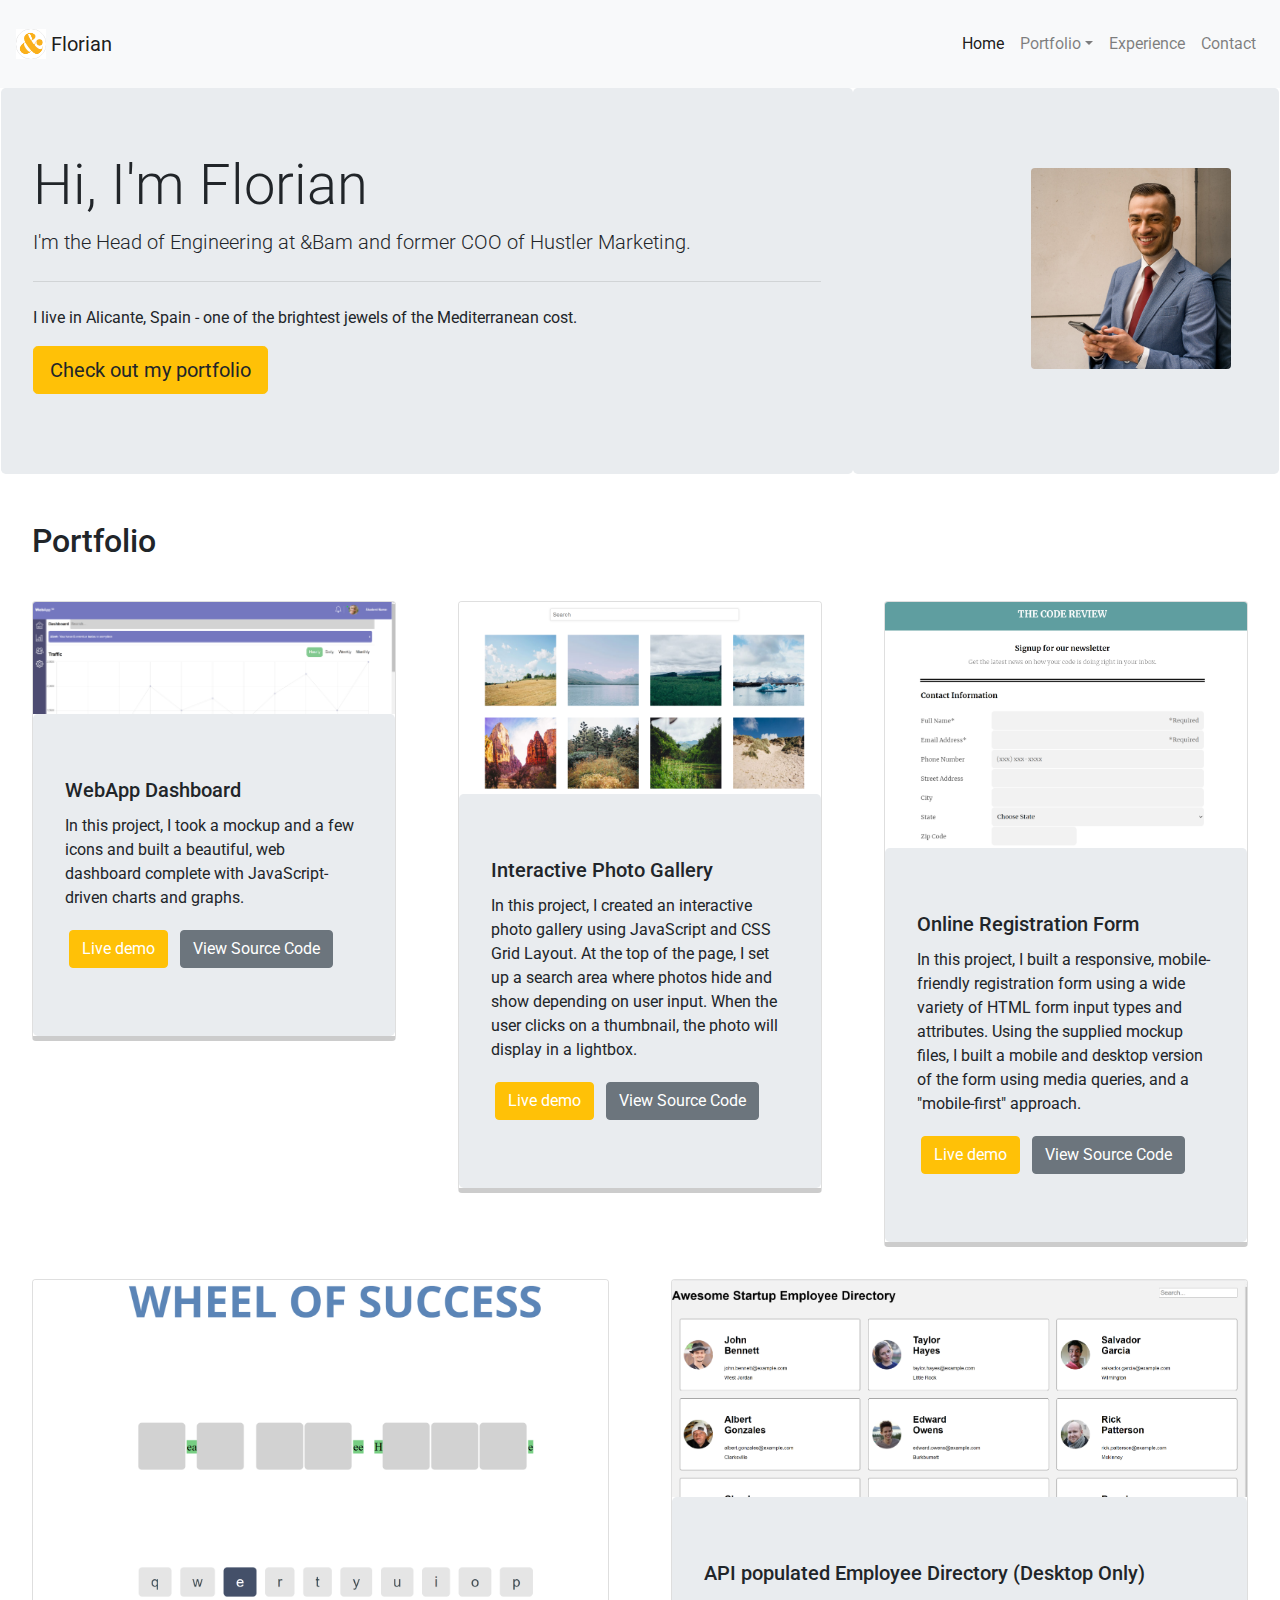
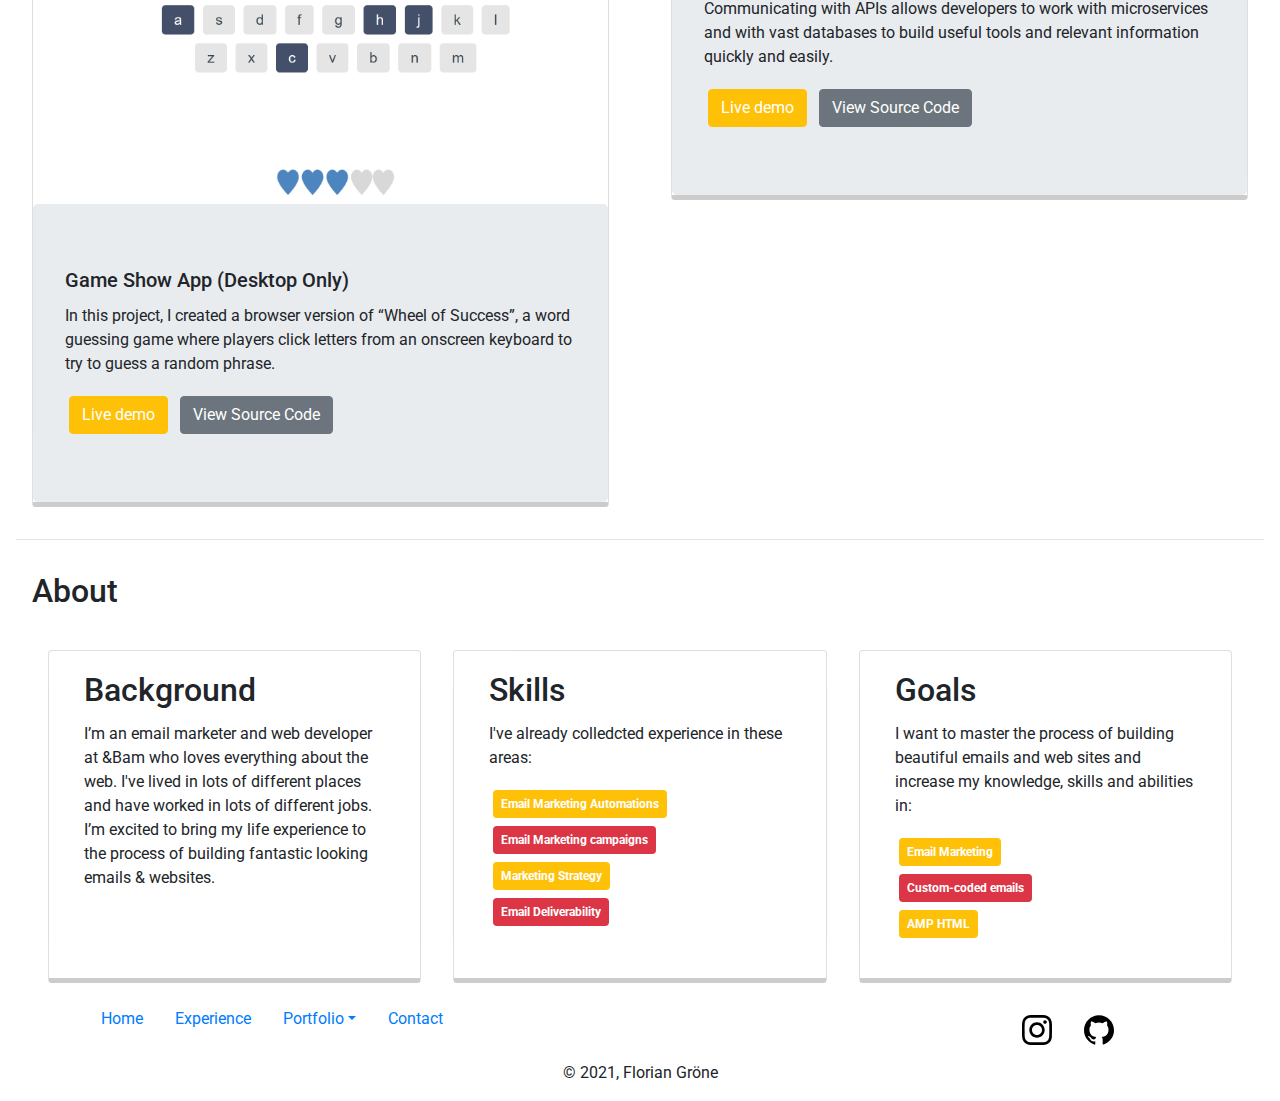
==== commit d3089629: "passed the validator" ====
--- a/index.html
+++ b/index.html
@@ -1,5 +1,5 @@
 <!DOCTYPE html>
-<html>
+<html lang="en">
     <head>
         <title>Florian Gröne</title>
         <meta http-equiv="Content-Type" content="text/html;charset=UTF-8">
@@ -9,7 +9,7 @@
         <link href="https://fonts.googleapis.com/css?family=Muli%7CRoboto:400,300,500,700,900" rel="stylesheet">
     </head>
     <body>
-        <header bg-warning>
+        <header>
             <nav class="navbar navbar-expand-lg navbar-light bg-light py-4 bg-warning">
             <!-- Nav Bar -->
                 <!-- Logo -->
--- a/css/style.css
+++ b/css/style.css
@@ -0,0 +1,7 @@
+.card {
+  border-bottom: solid 5px #CCCCCC;
+}
+.card:hover {
+  transition: ease-in;
+  border-bottom: solid 5px #FC0F48;
+}